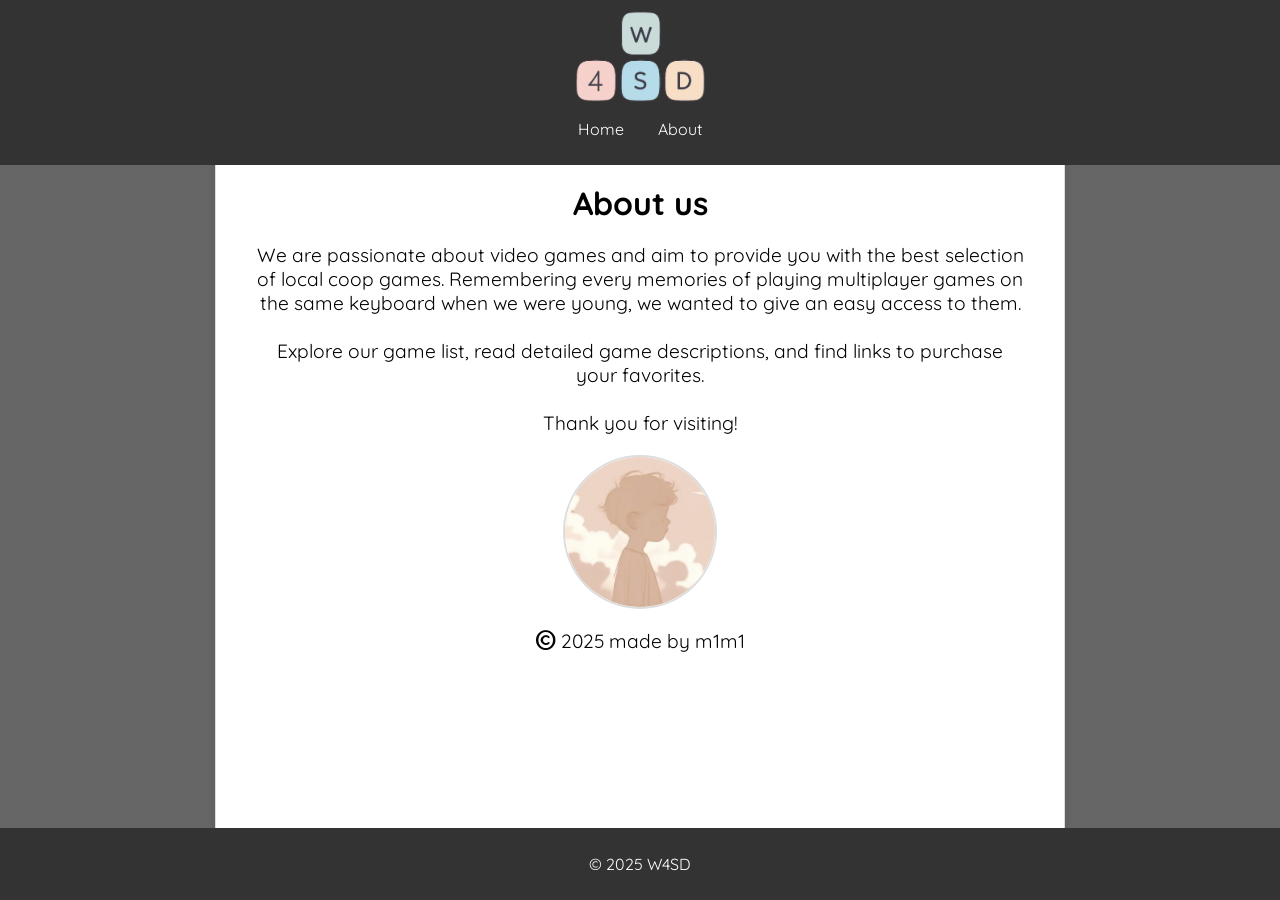
==== pages/about.html @ 7a224dcc "Initial commit" ====
<!DOCTYPE html>
<html lang="en">
<head>
    <meta charset="UTF-8">
    <meta name="viewport" content="width=device-width, initial-scale=1.0">
    <title>About Us</title>
    <link rel="icon" href="../src/img/icon.ico">
    <link rel="stylesheet" href="../src/css/styles.css">
    <link rel="stylesheet" href="https://cdnjs.cloudflare.com/ajax/libs/font-awesome/6.0.0-beta3/css/all.min.css">
</head>
<body>
    <header>
        <img id="logo" src="../src/img/logo.png" alt="W4SD Logo">
        <nav>
            <ul>
                <li><a href="../index.html">Home</a></li>
                <li><a href="#">About</a></li>
            </ul>
        </nav>
    </header>
    <main>
        <section id="game-container">
            <h2 class="intro-title">About us</h2>
            <p class="intro-text">
                We are passionate about video games and aim to provide you with the best selection of local coop games.
                Remembering every memories of playing multiplayer games on the same keyboard when we were young, we wanted to give an easy access to them.
                <br><br>
                Explore our game list, read detailed game descriptions, and find links to purchase your favorites.
                <br><br>
                Thank you for visiting!
            </p>

            <div class="user-picture">
                <img src="../src/img/m1m1.png" alt="User Picture">
            </div>

            <p class="intro-text">
                <i class="fa-regular fa-copyright"></i> 2025 made by m1m1
            </p>
        </section>
    </main>
    <!-- Import du footer -->
    <div id="footer-container"></div> <!-- Conteneur pour le footer -->
    <script>
        // Chargement du footer
        fetch('templates/footer.html')
            .then(response => response.text())
            .then(data => {
                document.getElementById('footer-container').innerHTML = data;
            });
    </script>
</body>
</html>
---- src/css/styles.css ----
/* src/css/styles.css */
@import url('https://fonts.googleapis.com/css2?family=Quicksand:wght@300..700&display=swap');
@import url("table.css");
@import url("gallery.css");
@import url("game-details.css");

/* Autres styles globaux */
body {
  font-family: 'Quicksand', Arial, sans-serif;
  margin: 0;
  padding: 0;
  display: flex;
  flex-direction: column;
  height: 100vh;
  overflow: hidden;
}

header {
  background: #333;
  color: #fff;
  padding: 10px 0;
  text-align: center;
  flex: 0 0 auto;
}

#logo {
  display: block;
  margin: 0 auto;
  width: 130px;
}

nav ul {
  list-style: none;
  padding: 0;
}

nav ul li {
  display: inline;
  margin: 0 15px;
}

nav ul li a {
  color: #fff;
  text-decoration: none;
}

main {
  flex: 1 1 auto;
  display: flex;
  justify-content: center;
  align-items: center;
  position: relative;
  background-color: #666;
  overflow: hidden;
}

#game-container {
  background: #fff;
  border: 1px solid #ddd;
  padding: 20px 40px;
  box-shadow: 0 2px 10px rgba(0, 0, 0, 0.1);
  width: 100%;
  max-width: 60%;
  height: 80vh;
  overflow: auto;
}

.intro-title {
  padding-top: 20px;
  text-align: center;
  margin-bottom: 20px;
  font-size: xx-large;
}
.intro-text {
  text-align: center;
  margin-bottom: 20px;
  font-size: larger;
}

.user-picture {
  display: flex;
  justify-content: center;
  margin: 20px 0;
}

.user-picture img {
  width: 150px;
  height: 150px;
  border-radius: 50%;
  object-fit: cover;
  border: 2px solid #ddd;
}

footer {
  text-align: center;
  padding: 10px 0;
  background: #333;
  color: #fff;
  flex: 0 0 auto;
  width: 100%;
}
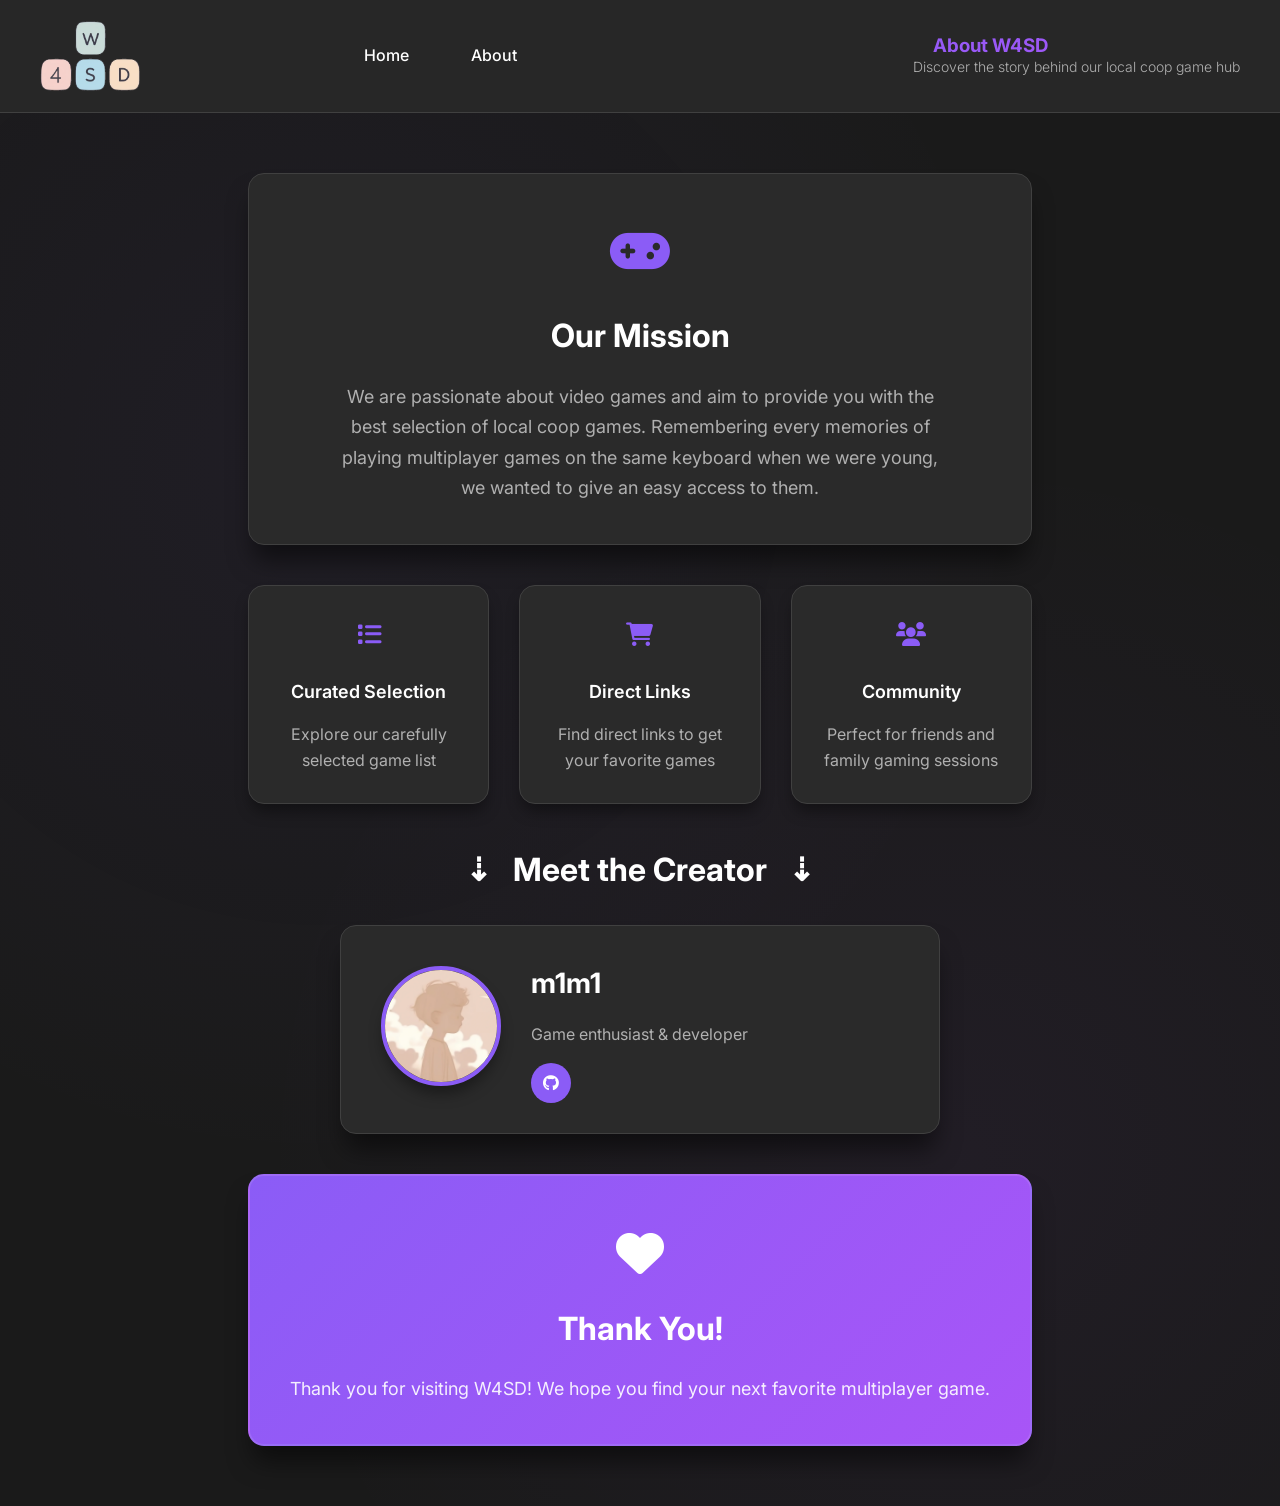
==== commit 4a0627e8: "feat: redesign about page with modern bento layout - Add header intro section matching main page sty" ====
--- a/pages/about.html
+++ b/pages/about.html
@@ -3,7 +3,7 @@
 <head>
     <meta charset="UTF-8">
     <meta name="viewport" content="width=device-width, initial-scale=1.0">
-    <title>About Us</title>
+    <title>About Us - W4SD</title>
     <link rel="icon" href="../src/img/icon.ico">
     <link rel="stylesheet" href="../src/css/styles.css">
     <link rel="stylesheet" href="https://cdnjs.cloudflare.com/ajax/libs/font-awesome/6.0.0-beta3/css/all.min.css">
@@ -17,37 +17,80 @@
                 <li><a href="#">About</a></li>
             </ul>
         </nav>
+        <div id="header-intro">
+            <h3 class="intro-title">About W4SD</h3>
+            <p class="intro-text">
+                Discover the story behind our local coop game hub
+            </p>
+        </div>
     </header>
     <main>
-        <section id="game-container">
-            <h2 class="intro-title">About us</h2>
-            <p class="intro-text">
-                We are passionate about video games and aim to provide you with the best selection of local coop games.
-                Remembering every memories of playing multiplayer games on the same keyboard when we were young, we wanted to give an easy access to them.
-                <br><br>
-                Explore our game list, read detailed game descriptions, and find links to purchase your favorites.
-                <br><br>
-                Thank you for visiting!
-            </p>
-
-            <div class="user-picture">
-                <img src="../src/img/m1m1.png" alt="User Picture">
+        <section id="about-container">
+            <!-- Mission Section -->
+            <div class="about-card">
+                <div class="card-icon">
+                    <i class="fas fa-gamepad"></i>
+                </div>
+                <h3>Our Mission</h3>
+                <p>
+                    We are passionate about video games and aim to provide you with the best selection of local coop games.
+                    Remembering every memories of playing multiplayer games on the same keyboard when we were young, we wanted to give an easy access to them.
+                </p>
             </div>
 
-            <p class="intro-text">
-                <i class="fa-regular fa-copyright"></i> 2025 made by m1m1
-            </p>
+            <!-- Features Grid -->
+            <div class="features-grid">
+                <div class="feature-card">
+                    <div class="card-icon">
+                        <i class="fas fa-list"></i>
+                    </div>
+                    <h4>Curated Selection</h4>
+                    <p>Explore our carefully selected game list</p>
+                </div>
+
+                <div class="feature-card">
+                    <div class="card-icon">
+                        <i class="fas fa-shopping-cart"></i>
+                    </div>
+                    <h4>Direct Links</h4>
+                    <p>Find direct links to get your favorite games</p>
+                </div>
+
+                <div class="feature-card">
+                    <div class="card-icon">
+                        <i class="fas fa-users"></i>
+                    </div>
+                    <h4>Community</h4>
+                    <p>Perfect for friends and family gaming sessions</p>
+                </div>
+            </div>
+
+            <!-- Team Section -->
+            <div class="team-section">
+                <h3>⇣&nbsp;&nbsp; Meet the Creator &nbsp;&nbsp;⇣</h3>
+                <div class="creator-card">
+                    <div class="creator-avatar">
+                        <img src="../src/img/m1m1.png" alt="m1m1">
+                    </div>
+                    <div class="creator-info">
+                        <h4>m1m1</h4>
+                        <p>Game enthusiast & developer</p>
+                            <a href="https://github.com/metanef" class="creator-link" target="_blank">
+                                <i class="fab fa-github"></i>
+                            </a>
+                    </div>
+                </div>
+            </div>
+
+            <!-- Thank You Section -->
+            <div class="thank-you-card">
+                <div class="card-icon">
+                    <i class="fas fa-heart"></i>
+                </div>
+                <h3>Thank You!</h3>
+                <p>Thank you for visiting W4SD! We hope you find your next favorite multiplayer game.</p>
+            </div>
         </section>
     </main>
-    <!-- Import du footer -->
-    <div id="footer-container"></div> <!-- Conteneur pour le footer -->
-    <script>
-        // Chargement du footer
-        fetch('templates/footer.html')
-            .then(response => response.text())
-            .then(data => {
-                document.getElementById('footer-container').innerHTML = data;
-            });
-    </script>
 </body>
 </html>
--- a/src/css/styles.css
+++ b/src/css/styles.css
@@ -1,47 +1,151 @@
-/* src/css/styles.css */
-@import url('https://fonts.googleapis.com/css2?family=Quicksand:wght@300..700&display=swap');
+/* src/css/styles.css - BENTO BLACK DESIGN */
+@import url('https://fonts.googleapis.com/css2?family=Inter:wght@300;400;500;600;700&family=JetBrains+Mono:wght@400;500&display=swap');
 @import url("table.css");
 @import url("gallery.css");
 @import url("game-details.css");
 
-/* Autres styles globaux */
+/* Reset et variables */
+:root {
+  --primary-bg: #0a0a0a;
+  --secondary-bg: #1a1a1a;
+  --card-bg: #2a2a2a;
+  --card-hover: #333333;
+  --text-primary: #ffffff;
+  --text-secondary: #b0b0b0;
+  --accent: #8b5cf6;
+  --border-radius: 16px;
+  --shadow-sm: 0 4px 6px -1px rgba(0, 0, 0, 0.3);
+  --shadow-md: 0 10px 15px -3px rgba(0, 0, 0, 0.4);
+  --shadow-lg: 0 20px 25px -5px rgba(0, 0, 0, 0.5);
+  --border: 1px solid #404040;
+}
+
+* {
+  box-sizing: border-box;
+}
+
 body {
-  font-family: 'Quicksand', Arial, sans-serif;
+  font-family: 'Inter', -apple-system, BlinkMacSystemFont, 'Segoe UI', sans-serif;
   margin: 0;
   padding: 0;
   display: flex;
   flex-direction: column;
-  height: 100vh;
-  overflow: hidden;
+  min-height: 100vh;
+  background: var(--primary-bg);
+  color: var(--text-primary);
+  line-height: 1.6;
 }
 
 header {
-  background: #333;
-  color: #fff;
-  padding: 10px 0;
-  text-align: center;
+  background: rgba(42, 42, 42, 0.95);
+  backdrop-filter: blur(10px);
+  color: var(--text-primary);
+  padding: 20px 40px;
   flex: 0 0 auto;
+  border-bottom: var(--border);
+  display: flex;
+  justify-content: space-between;
+  align-items: center;
+  gap: 40px;
 }
 
 #logo {
   display: block;
-  margin: 0 auto;
-  width: 130px;
+  width: 100px;
+  transition: transform 0.3s ease;
+  flex-shrink: 0;
+}
+
+#logo:hover {
+  transform: scale(1.05);
+}
+
+nav {
+  display: flex;
+  justify-content: center;
+  align-items: center;
+  gap: 60px;
 }
 
 nav ul {
   list-style: none;
   padding: 0;
+  margin: 0;
+  display: flex;
+  justify-content: center;
+  gap: 30px;
+  flex-shrink: 0;
 }
 
 nav ul li {
   display: inline;
-  margin: 0 15px;
 }
 
 nav ul li a {
-  color: #fff;
+  color: var(--text-primary);
   text-decoration: none;
+  font-weight: 500;
+  font-size: 16px;
+  padding: 8px 16px;
+  border-radius: 20px;
+  transition: all 0.3s ease;
+  position: relative;
+}
+
+nav ul li a::before {
+  content: '';
+  position: absolute;
+  top: 0;
+  left: 0;
+  right: 0;
+  bottom: 0;
+  background: rgba(139, 92, 246, 0.1);
+  border-radius: 20px;
+  transform: scale(0);
+  transition: transform 0.3s ease;
+}
+
+nav ul li a:hover::before {
+  transform: scale(1);
+}
+
+nav ul li a:hover {
+  color: var(--accent);
+}
+
+#header-intro {
+  text-align: right;
+}
+
+.intro-title {
+  text-align: center;
+  padding-top: 0;
+  background: linear-gradient(135deg, #8b5cf6 0%, #a855f7 100%);
+  -webkit-background-clip: text;
+  -webkit-text-fill-color: transparent;
+  background-clip: text;
+  line-height: 1.2;
+  margin: 0;
+}
+
+#intro-title-1 {
+  text-transform: uppercase;
+  font-size: 28px;
+  font-weight: 600;
+}
+
+#intro-title-2 {
+  font-size: 24px;
+  font-weight: 300;
+}
+
+.intro-text {
+  font-size: 14px;
+  color: var(--text-secondary);
+  margin: 0;
+  font-weight: 300;
+  line-height: 1.4;
+  width: 500px;
 }
 
 main {
@@ -50,52 +154,276 @@
   justify-content: center;
   align-items: center;
   position: relative;
-  background-color: #666;
-  overflow: hidden;
+  padding: 20px;
+  background: var(--secondary-bg);
+  background-image:
+    radial-gradient(circle at 25% 25%, rgba(139, 92, 246, 0.05) 0%, transparent 50%),
+    radial-gradient(circle at 75% 75%, rgba(168, 85, 247, 0.05) 0%, transparent 50%);
 }
 
 #game-container {
-  background: #fff;
-  border: 1px solid #ddd;
-  padding: 20px 40px;
-  box-shadow: 0 2px 10px rgba(0, 0, 0, 0.1);
+  background: var(--card-bg);
+  border-radius: var(--border-radius);
+  padding: 0px 40px;
   width: 100%;
-  max-width: 60%;
-  height: 80vh;
+  max-width: 90%;
+  height: 70vh;
   overflow: auto;
-}
-
-.intro-title {
-  padding-top: 20px;
-  text-align: center;
-  margin-bottom: 20px;
-  font-size: xx-large;
-}
-.intro-text {
-  text-align: center;
-  margin-bottom: 20px;
-  font-size: larger;
+  box-shadow: var(--shadow-lg);
+  border: var(--border);
+}
+
+h2 {
+  font-size: 28px;
+  font-weight: 600;
+  color: var(--text-primary);
+  margin: 40px 0 30px 0;
+  padding-bottom: 15px;
+  border-bottom: 2px solid var(--accent);
+  display: inline-block;
 }
 
 .user-picture {
   display: flex;
   justify-content: center;
-  margin: 20px 0;
+  margin: 30px 0;
 }
 
 .user-picture img {
-  width: 150px;
-  height: 150px;
+  width: 160px;
+  height: 160px;
   border-radius: 50%;
   object-fit: cover;
-  border: 2px solid #ddd;
-}
-
-footer {
+  border: 4px solid var(--card-hover);
+  box-shadow: var(--shadow-md);
+  transition: transform 0.3s ease;
+}
+
+.user-picture img:hover {
+  transform: scale(1.05);
+}
+
+/* ABOUT PAGE STYLES */
+#about-container {
+  max-width: 1200px;
+  margin: 0 auto;
+  padding: 40px 20px;
+  display: flex;
+  flex-direction: column;
+  gap: 40px;
+}
+
+.about-card {
+  background: var(--card-bg);
+  border-radius: var(--border-radius);
+  padding: 40px;
+  box-shadow: var(--shadow-lg);
+  border: var(--border);
   text-align: center;
-  padding: 10px 0;
-  background: #333;
-  color: #fff;
-  flex: 0 0 auto;
-  width: 100%;
-}
+  transition: all 0.3s ease;
+}
+
+.about-card:hover {
+  transform: translateY(-5px);
+  box-shadow: 0 25px 50px -12px rgba(0, 0, 0, 0.5);
+}
+
+.about-card .card-icon {
+  font-size: 48px;
+  color: var(--accent);
+  margin-bottom: 20px;
+}
+
+.about-card h3 {
+  font-size: 32px;
+  font-weight: 700;
+  margin: 10px 0 20px 0;
+  color: var(--text-primary);
+}
+
+.about-card p {
+  font-size: 18px;
+  line-height: 1.7;
+  color: var(--text-secondary);
+  max-width: 600px;
+  margin: 0 auto;
+}
+
+.features-grid {
+  display: grid;
+  grid-template-columns: repeat(auto-fit, minmax(200px, 1fr));
+  gap: 30px;
+}
+
+.feature-card {
+  background: var(--card-bg);
+  border-radius: var(--border-radius);
+  padding: 30px;
+  box-shadow: var(--shadow-md);
+  border: var(--border);
+  text-align: center;
+  transition: all 0.3s ease;
+}
+
+.feature-card:hover {
+  transform: translateY(-3px);
+  box-shadow: var(--shadow-lg);
+}
+
+.feature-card .card-icon {
+  font-size: 24px;
+  color: var(--accent);
+  margin-bottom: 5px;
+}
+
+.feature-card h4 {
+  font-size: 18px;
+  font-weight: 600;
+  margin-bottom: 15px;
+  color: var(--text-primary);
+}
+
+.feature-card p {
+  font-size: 16px;
+  line-height: 1.6;
+  color: var(--text-secondary);
+  margin: 0;
+}
+
+.team-section {
+  text-align: center;
+}
+
+.team-section h3 {
+  font-size: 32px;
+  font-weight: 700;
+  margin-bottom: 30px;
+  margin-top: 0;
+  color: var(--text-primary);
+}
+
+.creator-card {
+  background: var(--card-bg);
+  border-radius: var(--border-radius);
+  padding: 30px 40px;
+  box-shadow: var(--shadow-lg);
+  border: var(--border);
+  display: flex;
+  align-items: center;
+  gap: 30px;
+  max-width: 600px;
+  margin: 0 auto;
+  transition: all 0.3s ease;
+}
+
+.creator-card:hover {
+  transform: translateY(-3px);
+  box-shadow: 0 25px 50px -12px rgba(0, 0, 0, 0.5);
+}
+
+.creator-avatar {
+  flex-shrink: 0;
+}
+
+.creator-avatar img {
+  width: 120px;
+  height: 120px;
+  border-radius: 50%;
+  object-fit: cover;
+  border: 4px solid var(--accent);
+  box-shadow: var(--shadow-md);
+}
+
+.creator-info {
+  text-align: left;
+  flex: 1;
+  align-items: center;
+}
+
+.creator-info h4 {
+  font-size: 28px;
+  font-weight: 700;
+  margin: 5px 0;
+  color: var(--text-primary);
+}
+
+.creator-info p {
+  font-size: 16px;
+  color: var(--text-secondary);
+  margin-bottom: 15px;
+}
+
+.creator-link {
+  display: inline-flex;
+  align-items: center;
+  justify-content: center;
+  width: 40px;
+  height: 40px;
+  background: var(--accent);
+  color: white;
+  border-radius: 50%;
+  text-decoration: none;
+  transition: all 0.3s ease;
+}
+
+.creator-link:hover {
+  background: white;
+  color: var(--accent);
+  transform: scale(1.1);
+}
+
+.thank-you-card {
+  background: linear-gradient(135deg, #8b5cf6 0%, #a855f7 100%);
+  color: white;
+  border-radius: var(--border-radius);
+  padding: 40px;
+  text-align: center;
+  box-shadow: var(--shadow-lg);
+  border: 2px solid rgba(255, 255, 255, 0.1);
+}
+
+.thank-you-card .card-icon {
+  font-size: 48px;
+  color: white;
+  margin-bottom: 0px;
+}
+
+.thank-you-card h3 {
+  font-size: 32px;
+  font-weight: 700;
+  margin: 10px 0 20px 0;
+}
+
+.thank-you-card p {
+  font-size: 18px;
+  line-height: 1.7;
+  margin: 0;
+  opacity: 0.9;
+}
+
+/* Responsive Design */
+@media (max-width: 768px) {
+  .creator-card {
+    flex-direction: column;
+    text-align: center;
+  }
+
+  .creator-info {
+    text-align: center;
+  }
+
+  .features-grid {
+    grid-template-columns: 1fr;
+  }
+
+  #about-container {
+    padding: 20px 15px;
+  }
+
+  .about-card,
+  .feature-card,
+  .creator-card,
+  .thank-you-card {
+    padding: 25px;
+  }
+}
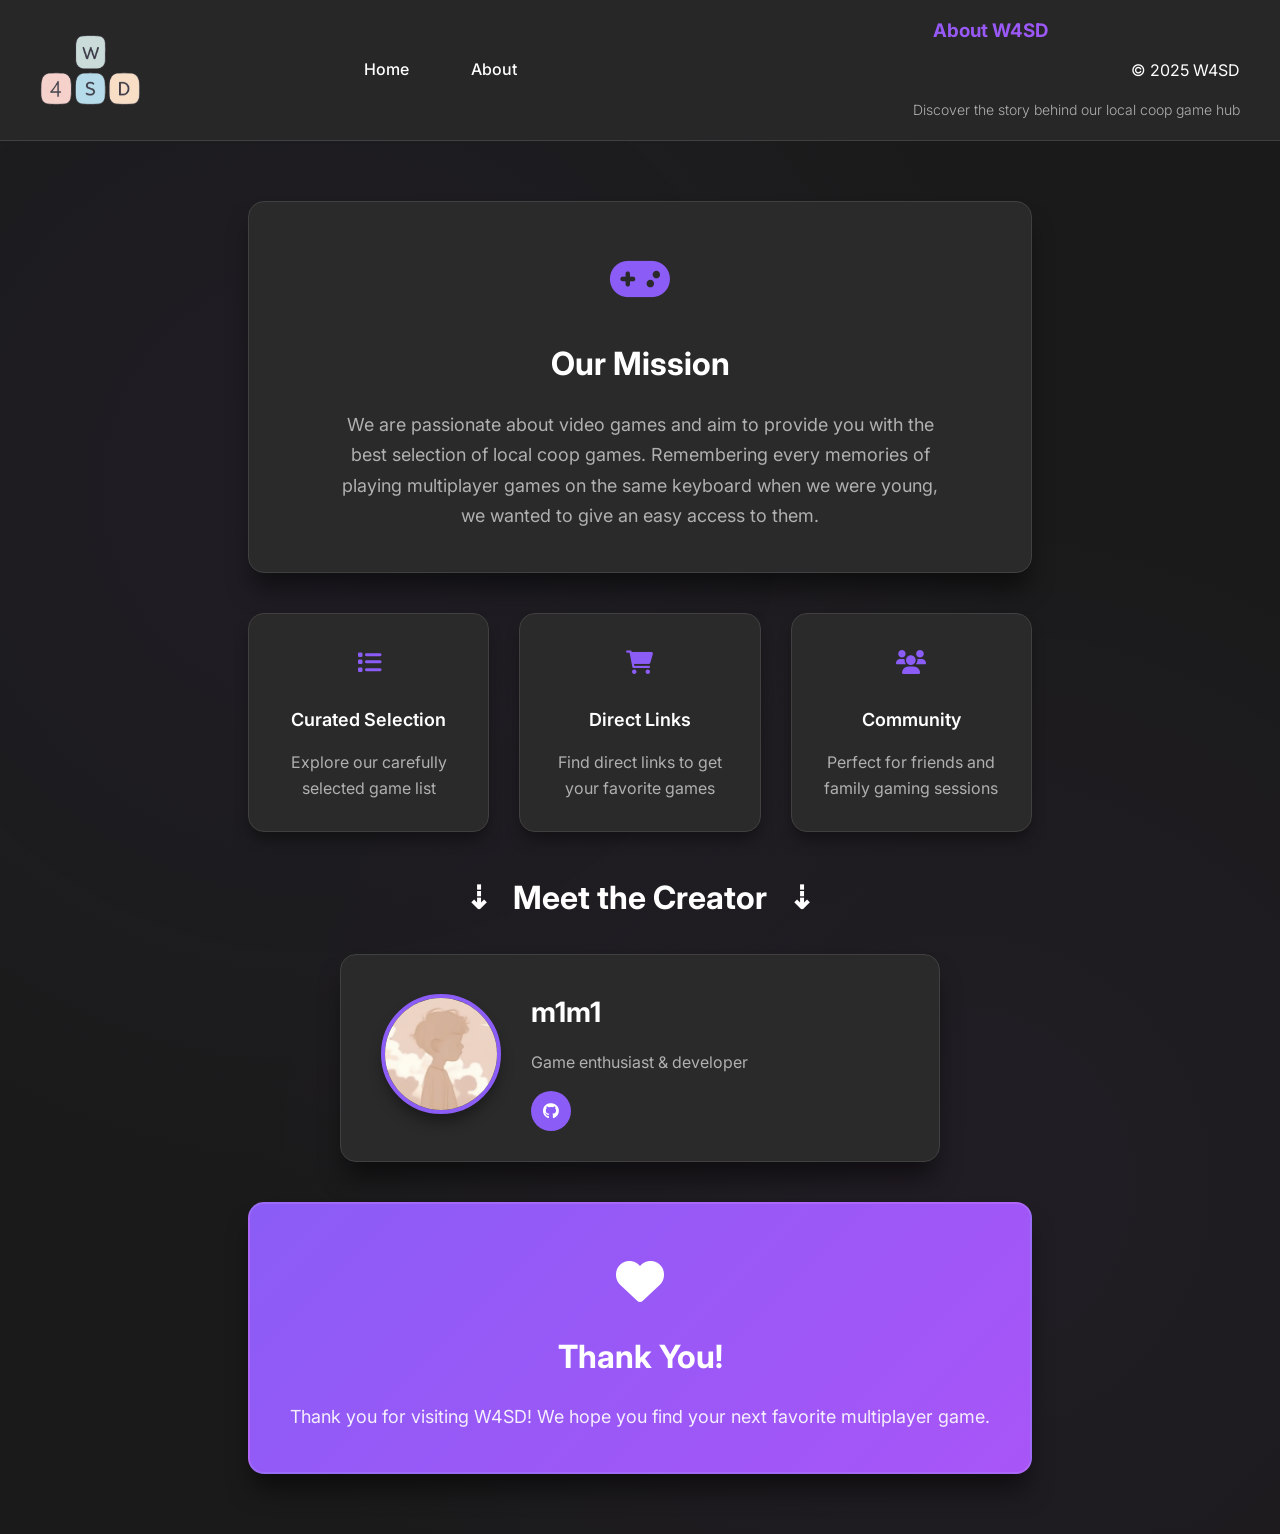
==== commit 3eb306d2: "feat: implement navigation arrows for game details page - Add FontAwesome CDN link to game-details.h" ====
--- a/pages/about.html
+++ b/pages/about.html
@@ -19,6 +19,7 @@
         </nav>
         <div id="header-intro">
             <h3 class="intro-title">About W4SD</h3>
+            <p>&copy; 2025 W4SD</p>
             <p class="intro-text">
                 Discover the story behind our local coop game hub
             </p>
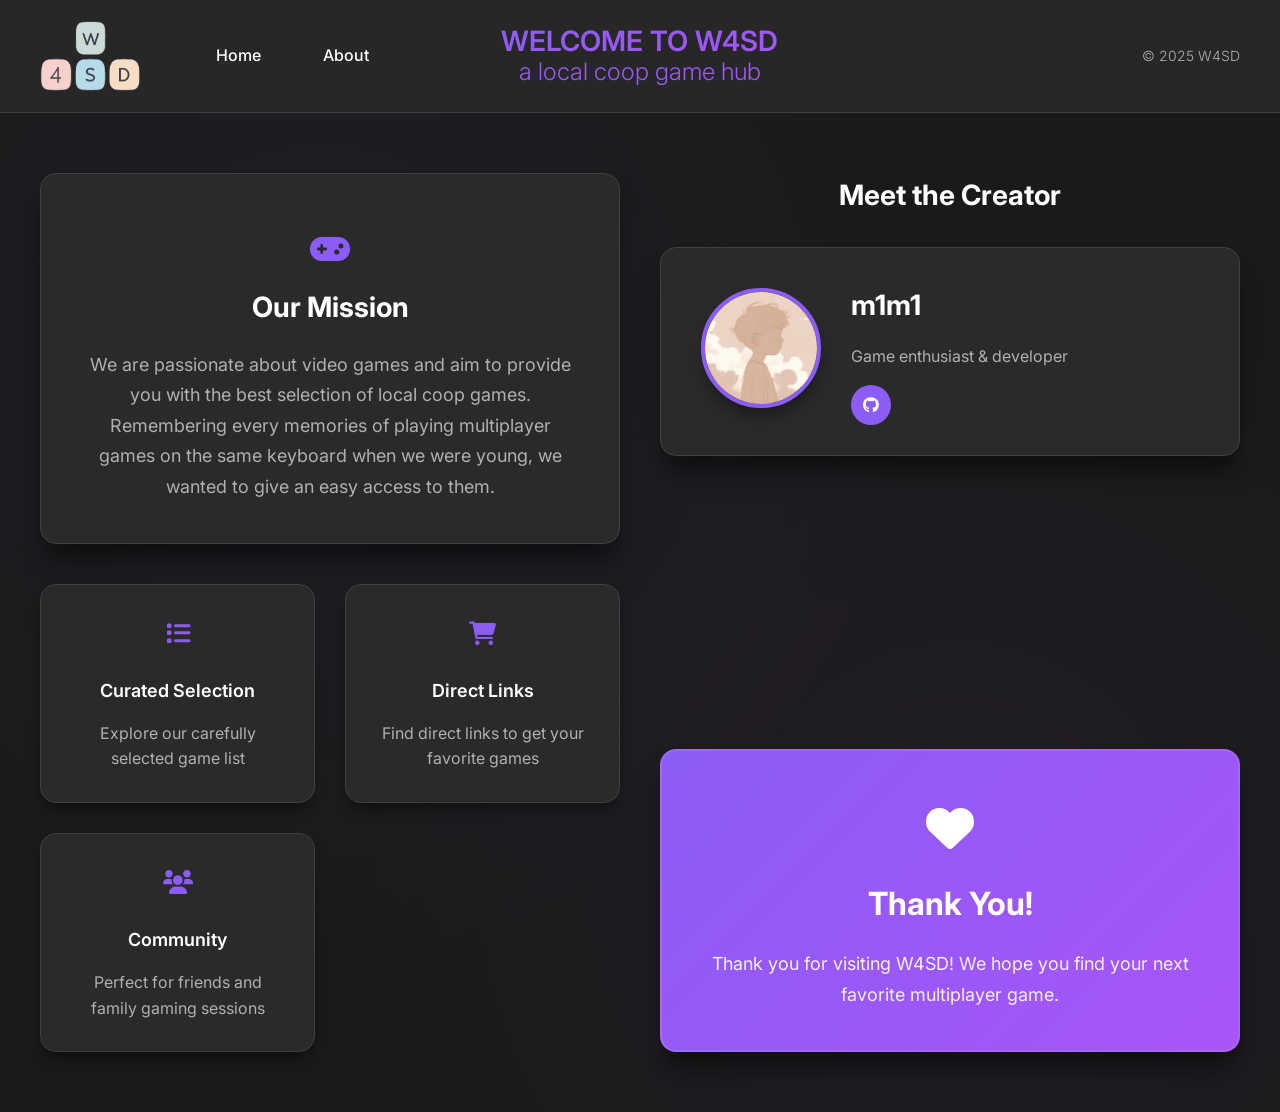
==== commit 534a7ff0: "feat: complete bento layout and mobile responsiveness - Update header layout with equal-width sectio" ====
--- a/pages/about.html
+++ b/pages/about.html
@@ -10,86 +10,89 @@
 </head>
 <body>
     <header>
-        <img id="logo" src="../src/img/logo.png" alt="W4SD Logo">
         <nav>
+            <img id="logo" src="../src/img/logo.png" alt="W4SD Logo">
             <ul>
                 <li><a href="../index.html">Home</a></li>
                 <li><a href="#">About</a></li>
             </ul>
         </nav>
+        <h3 class="header-title"><div id="header-title-1">Welcome to W4SD</div><div id="header-title-2">a local coop game hub</div></h3>
         <div id="header-intro">
-            <h3 class="intro-title">About W4SD</h3>
-            <p>&copy; 2025 W4SD</p>
-            <p class="intro-text">
-                Discover the story behind our local coop game hub
-            </p>
+            <p class="intro-text">&copy; 2025 W4SD</p>
         </div>
     </header>
     <main>
         <section id="about-container">
-            <!-- Mission Section -->
-            <div class="about-card">
-                <div class="card-icon">
-                    <i class="fas fa-gamepad"></i>
-                </div>
-                <h3>Our Mission</h3>
-                <p>
-                    We are passionate about video games and aim to provide you with the best selection of local coop games.
-                    Remembering every memories of playing multiplayer games on the same keyboard when we were young, we wanted to give an easy access to them.
-                </p>
-            </div>
-
-            <!-- Features Grid -->
-            <div class="features-grid">
-                <div class="feature-card">
+            <!-- Left Column -->
+            <div class="about-left-column">
+                <!-- Mission Section -->
+                <div class="about-card">
                     <div class="card-icon">
-                        <i class="fas fa-list"></i>
+                        <i class="fas fa-gamepad"></i>
                     </div>
-                    <h4>Curated Selection</h4>
-                    <p>Explore our carefully selected game list</p>
+                    <h3>Our Mission</h3>
+                    <p>
+                        We are passionate about video games and aim to provide you with the best selection of local coop games.
+                        Remembering every memories of playing multiplayer games on the same keyboard when we were young, we wanted to give an easy access to them.
+                    </p>
                 </div>
 
-                <div class="feature-card">
-                    <div class="card-icon">
-                        <i class="fas fa-shopping-cart"></i>
+                <!-- Features Grid -->
+                <div class="features-grid">
+                    <div class="feature-card">
+                        <div class="card-icon">
+                            <i class="fas fa-list"></i>
+                        </div>
+                        <h4>Curated Selection</h4>
+                        <p>Explore our carefully selected game list</p>
                     </div>
-                    <h4>Direct Links</h4>
-                    <p>Find direct links to get your favorite games</p>
-                </div>
 
-                <div class="feature-card">
-                    <div class="card-icon">
-                        <i class="fas fa-users"></i>
+                    <div class="feature-card">
+                        <div class="card-icon">
+                            <i class="fas fa-shopping-cart"></i>
+                        </div>
+                        <h4>Direct Links</h4>
+                        <p>Find direct links to get your favorite games</p>
                     </div>
-                    <h4>Community</h4>
-                    <p>Perfect for friends and family gaming sessions</p>
-                </div>
-            </div>
 
-            <!-- Team Section -->
-            <div class="team-section">
-                <h3>⇣&nbsp;&nbsp; Meet the Creator &nbsp;&nbsp;⇣</h3>
-                <div class="creator-card">
-                    <div class="creator-avatar">
-                        <img src="../src/img/m1m1.png" alt="m1m1">
-                    </div>
-                    <div class="creator-info">
-                        <h4>m1m1</h4>
-                        <p>Game enthusiast & developer</p>
-                            <a href="https://github.com/metanef" class="creator-link" target="_blank">
-                                <i class="fab fa-github"></i>
-                            </a>
+                    <div class="feature-card">
+                        <div class="card-icon">
+                            <i class="fas fa-users"></i>
+                        </div>
+                        <h4>Community</h4>
+                        <p>Perfect for friends and family gaming sessions</p>
                     </div>
                 </div>
             </div>
 
-            <!-- Thank You Section -->
-            <div class="thank-you-card">
-                <div class="card-icon">
-                    <i class="fas fa-heart"></i>
+            <!-- Right Column -->
+            <div class="about-right-column">
+                <!-- Team Section -->
+                <div class="team-section">
+                    <h3>Meet the Creator</h3>
+                    <div class="creator-card">
+                        <div class="creator-avatar">
+                            <img src="../src/img/m1m1.png" alt="m1m1">
+                        </div>
+                        <div class="creator-info">
+                            <h4>m1m1</h4>
+                            <p>Game enthusiast & developer</p>
+                                <a href="https://github.com/metanef" class="creator-link" target="_blank">
+                                    <i class="fab fa-github"></i>
+                                </a>
+                        </div>
+                    </div>
                 </div>
-                <h3>Thank You!</h3>
-                <p>Thank you for visiting W4SD! We hope you find your next favorite multiplayer game.</p>
+
+                <!-- Thank You Section -->
+                <div class="thank-you-card">
+                    <div class="card-icon">
+                        <i class="fas fa-heart"></i>
+                    </div>
+                    <h3>Thank You!</h3>
+                    <p>Thank you for visiting W4SD! We hope you find your next favorite multiplayer game.</p>
+                </div>
             </div>
         </section>
     </main>
--- a/src/css/styles.css
+++ b/src/css/styles.css
@@ -45,7 +45,7 @@
   border-bottom: var(--border);
   display: flex;
   justify-content: space-between;
-  align-items: center;
+  align-items: stretch;
   gap: 40px;
 }
 
@@ -62,9 +62,10 @@
 
 nav {
   display: flex;
-  justify-content: center;
+  justify-content: left;
   align-items: center;
   gap: 60px;
+  flex: 1;
 }
 
 nav ul {
@@ -113,11 +114,7 @@
   color: var(--accent);
 }
 
-#header-intro {
-  text-align: right;
-}
-
-.intro-title {
+.header-title {
   text-align: center;
   padding-top: 0;
   background: linear-gradient(135deg, #8b5cf6 0%, #a855f7 100%);
@@ -126,17 +123,29 @@
   background-clip: text;
   line-height: 1.2;
   margin: 0;
-}
-
-#intro-title-1 {
+  flex: 1;
+  display: flex;
+  flex-direction: column;
+  justify-content: center;
+}
+
+#header-title-1 {
   text-transform: uppercase;
   font-size: 28px;
   font-weight: 600;
 }
 
-#intro-title-2 {
+#header-title-2 {
   font-size: 24px;
   font-weight: 300;
+}
+
+#header-intro {
+  text-align: right;
+  flex: 1;
+  display: flex;
+  align-items: center;
+  justify-content: flex-end;
 }
 
 .intro-text {
@@ -145,7 +154,8 @@
   margin: 0;
   font-weight: 300;
   line-height: 1.4;
-  width: 500px;
+  width: 100%;
+  max-width: 500px;
 }
 
 main {
@@ -173,11 +183,11 @@
   border: var(--border);
 }
 
-h2 {
+#game-container h2 {
   font-size: 28px;
   font-weight: 600;
   color: var(--text-primary);
-  margin: 40px 0 30px 0;
+  margin: 30px 0 30px 0;
   padding-bottom: 15px;
   border-bottom: 2px solid var(--accent);
   display: inline-block;
@@ -205,12 +215,23 @@
 
 /* ABOUT PAGE STYLES */
 #about-container {
-  max-width: 1200px;
+  max-width: 1400px;
   margin: 0 auto;
   padding: 40px 20px;
+  display: grid;
+  grid-template-columns: 1fr 1fr;
+  gap: 40px;
+  align-items: stretch;
+  min-height: calc(100vh - 200px); /* Ajuster selon le header */
+}
+
+.about-left-column,
+.about-right-column {
   display: flex;
   flex-direction: column;
   gap: 40px;
+  height: 100%;
+  justify-content: space-between;
 }
 
 .about-card {
@@ -229,13 +250,13 @@
 }
 
 .about-card .card-icon {
-  font-size: 48px;
+  font-size: 32px;
   color: var(--accent);
-  margin-bottom: 20px;
+  margin: 10px 0;
 }
 
 .about-card h3 {
-  font-size: 32px;
+  font-size: 28px;
   font-weight: 700;
   margin: 10px 0 20px 0;
   color: var(--text-primary);
@@ -295,7 +316,7 @@
 }
 
 .team-section h3 {
-  font-size: 32px;
+  font-size: 28px;
   font-weight: 700;
   margin-bottom: 30px;
   margin-top: 0;
@@ -311,7 +332,7 @@
   display: flex;
   align-items: center;
   gap: 30px;
-  max-width: 600px;
+  max-width: 100%;
   margin: 0 auto;
   transition: all 0.3s ease;
 }
@@ -402,7 +423,56 @@
 }
 
 /* Responsive Design */
+@media (max-width: 1024px) {
+  #about-container {
+    grid-template-columns: 1fr;
+    gap: 40px;
+  }
+}
+
 @media (max-width: 768px) {
+  header {
+    flex-direction: column;
+    align-items: stretch;
+    gap: 20px;
+    padding: 20px 16px;
+  }
+
+  nav {
+    width: 100%;
+    justify-content: flex-start;
+    gap: 20px;
+    flex-wrap: wrap;
+  }
+
+  nav ul {
+    width: 100%;
+    justify-content: flex-start;
+    gap: 16px;
+    flex-wrap: wrap;
+  }
+
+  .header-title {
+    text-align: left;
+  }
+
+  #header-intro {
+    justify-content: flex-start;
+  }
+
+  #about-container {
+    grid-template-columns: 1fr;
+    min-height: auto;
+    gap: 30px;
+  }
+
+  .about-left-column,
+  .about-right-column {
+    height: auto;
+    justify-content: flex-start;
+    width: 100%;
+  }
+
   .creator-card {
     flex-direction: column;
     text-align: center;
